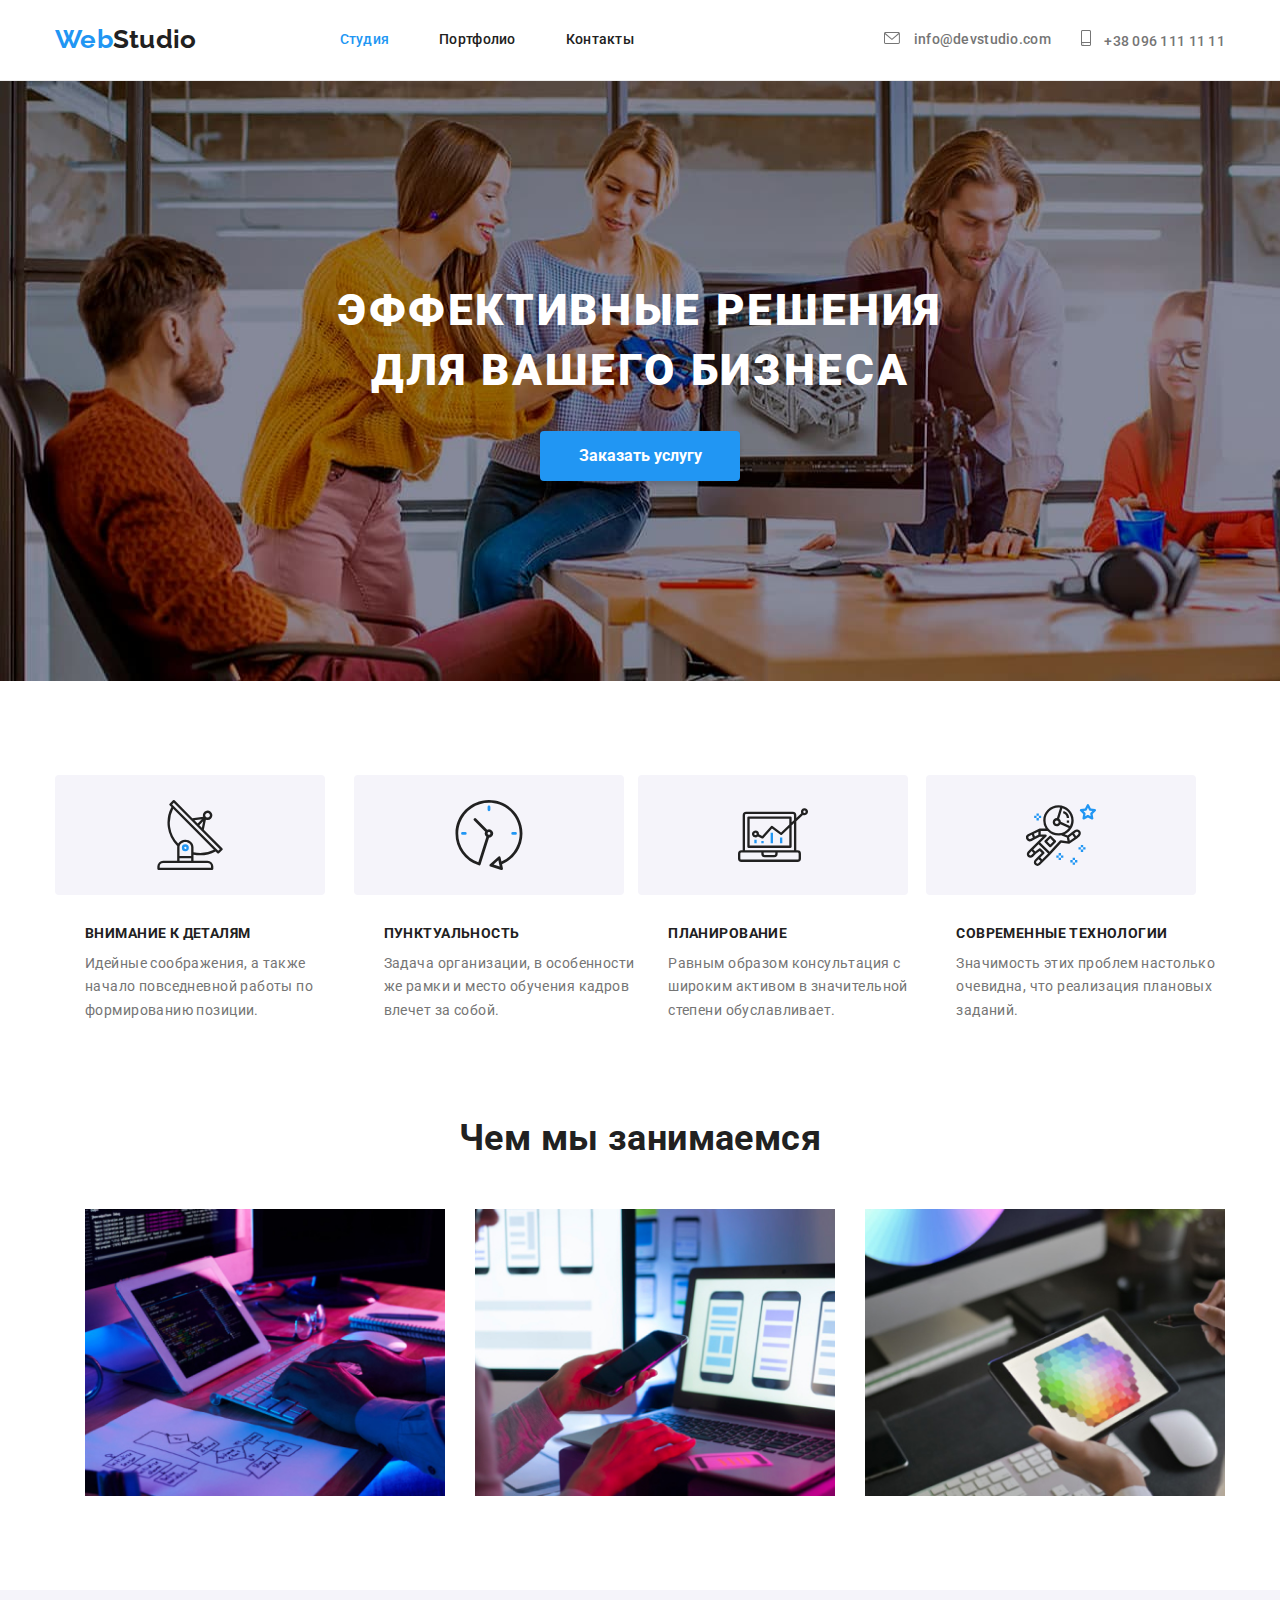
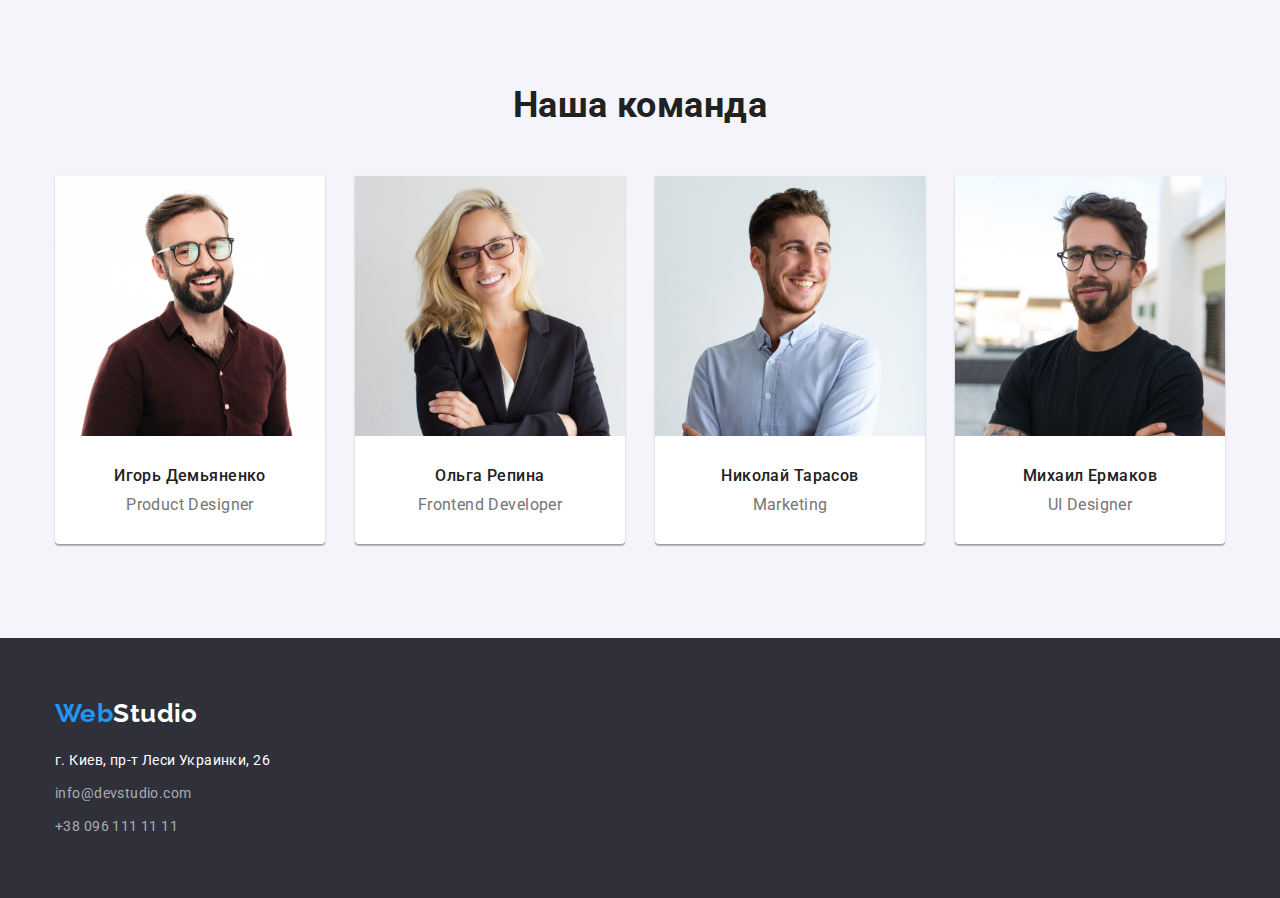
==== index.html @ d6261f6b "4 ДЗ. Start" ====
<!DOCTYPE html>
<html lang="ru">
<head>
    <meta charset="UTF-8">
    <meta http-equiv="X-UA-Compatible" content="IE=edge">
    <meta name="viewport" content="width=device-width, initial-scale=1.0">
    <title>Document</title>
    <link rel="preconnect" href="https://fonts.googleapis.com">
    <link rel="preconnect" href="https://fonts.gstatic.com" crossorigin>
    <link href="https://fonts.googleapis.com/css2?family=Raleway:wght@700&family=Roboto:wght@400;500;700;900&display=swap"
        rel="stylesheet">
        <link rel="stylesheet" href="https://cdnjs.cloudflare.com/ajax/libs/modern-normalize/1.1.0/modern-normalize.min.css">
        <link rel="stylesheet" href="./CSS/styles.css">
    
</head>

<body class="body">
    <header class="header">
        <div class="container">
    <nav class="header-nav-link">
            <a class="header-logo" href="">Web<span class="logo-second">Studio</span></a>
            <ul class="header-list">
                <li class="header-item"><a href="./index.html" class="header-link current">Студия</a>
                <li class="header-item"><a href="./portfolio.html" class="header-link">Портфолио</a></li>
                <li class="header-item"><a href="" class="header-link">Контакты</a></li>
            </ul>
    </nav>

        <ul class="header-list">
            <li class="icon-list">
                <a href=""><svg class="mail-icon">
                    <use href="./images/icons.svg/symbol-defs.svg#icon-envelope"></use>
                </svg></a>
                <a href="mailto:info@devstudio.com" class="header-tel">info@devstudio.com</a>
            <li class="icon-list">
                <svg class="tel-icon">
                    <use href="./images/icons.svg/symbol-defs.svg#icon-smartphone"></use>
                </svg>
                <a href="tel:+380961111111" class="header-tel">+38 096 111 11 11</a></li>
        </ul>
        </div>
    </header>
    
    
    <main>
            <section class="hero section">
            <div class="container">
                <h1 class="hero-title">Эффективные решения для вашего бизнеса</h1>
                <button  type="button" class="hero-button">Заказать услугу</button>
            </div>
            </section>
        
        
        <section class="about section">
            <div class="container">
            <h2 class="about-title visually-hidden">Нашы преимущества</h2>
            <ul class="abaut-list">
                <li class="about-item">
                    <div class="icons">
                        <svg class="antena-icon">
                            <use href="./images/icons.svg/symbol-defs.svg#icon-antenna-1"></use>
                        </svg>
                    </div>
                    <h3 class="about-title-next">Внимание к деталям</h3>
                    <p class="about-text">Идейные соображения, а также начало повседневной работы по формированию позиции.</p>
                </li>
        
                <li class="about-item">
                    <div class="icons">
                        <svg class="about-icon">
                            <use href="./images/icons.svg/symbol-defs.svg#icon-clock"></use>
                        </svg>
                    </div>
                    <h3 class="about-title-next">Пунктуальность</h3>
                    <p class="about-text">Задача организации, в особенности же рамки и место обучения кадров влечет за собой.</p>
                </li>
        
                <li class="about-item">
                    <div class="icons">
                        <svg class="about-icon">
                            <use href="./images/icons.svg/symbol-defs1.svg#icon-diagram-1"></use>
                        </svg>
                    </div>
                    <h3 class="about-title-next">Планирование</h3>
                    <p class="about-text">Равным образом консультация с широким активом в значительной степени обуславливает.</p>
                </li>
        
                <li class="about-item">
                    <div class="icons">
                        <svg class="about-icon">
                            <use href="./images/icons.svg/symbol-defs1.svg#icon-astronaut-1"></use>
                        </svg>
                    </div>
                    <h3 class="about-title-next">Современные технологии</h3>
                    <p class="about-text">Значимость этих проблем настолько очевидна, что реализация плановых заданий.</p>
                </li>
            </ul>
            </div>
        </section>
        
        <section class="future section">
            <div class="container">
            <h2 class="future-title">Чем мы занимаемся</h2>
            <ul class="future-list">
                <li class="future-item">
                    <img src="./images/img1.jpg" alt="рис_1" width="370">
                </li>
                <li class="future-item">
                    <img src="./images/img2.jpg" alt="рис_2" width="370">
                </li>
                <li class="future-item">
                    <img src="./images/img3.jpg" alt="рис_3" width="370">
                </li>
            </ul>
            </div>
        </section>
        
        <section class="comand section">
            <div class="container">
            <h2 class="comand-title">Наша команда</h2>
            <ul class="comand-list">
                <li class="comand-item">
                <img src="./images/img4.jpg" alt="команда" width="270">
                <h3 class="comand-title-next">Игорь Демьяненко</h3>
                <p class="comand-text" lang="en">Product Designer</p>
                </li>
            
                <li class="comand-item">
                <img src="./images/img5.jpg" alt="команда" width="270">
                <h3 class="comand-title-next">Ольга Репина</h3>
                <p class="comand-text" lang="en">Frontend Developer</p>
                </li>
            
                <li class="comand-item">
                <img src="./images/img6.jpg" alt="команда" width="270">
                <h3 class="comand-title-next">Николай Тарасов</h3>
                <p class="comand-text" lang="en">Marketing</p>
                </li>
            
                <li class="comand-item">
                <img src="./images/img7.jpg" alt="команда" width="270">
                <h3 class="comand-title-next">Михаил Ермаков</h3>
                <p class="comand-text" lang="en">UI Designer</p>
                </li>
            </ul>
            </div>
        </section>
    </main>

    <footer class="footer">
        <div class="container">
        <a class="footer-logo" href="">Web<span class="logo-studia">Studio</span></a>
        <address class="address">
            <ul class="footer-list">
                <li class="footer-item"><a href="https://goo.gl/maps/j93fLEUZZpS2GddB9" class="link-address">г. Киев, пр-т Леси Украинки, 26</a></li>
                <li class="footer-item"><a href="mailto:info@devstudio.com" class="footer-link">
                    info@devstudio.com</a></li>
                <li class="footer-item"><a href="tel:+380961111111" class="footer-link">
                    +38 096 111 11 11</a></li>
            </ul>
        </address>
        </div>
    </footer>
</body>
</html>
---- CSS/styles.css ----
:root {
--portfolio-button: #212121;
--background-color-comand: #F5F4FA;
--background-heder: #FFFFFF;
--logo: #2196F3;
--logo-second: #212121;
--header-nav-link: #2196F3;
--header-item: #212121;
--header-link: #212121;
--header-tel: #757575;
--hero-background-color: #2F303A;
--hero-title: #FFFFFF;
--background-future-work-about-portfolio: #E5E5E5;
--footer-backgr: #2F303A;
--footer-logo-studia: #FFFFFF;
--footer-link: rgba(255, 255, 255, 0.6);
--address: #FFFFFF;
--current: #2196F3;
--primary-text-color: #212121;
--secondary-text-color: #757575;
--button-begr-color: #2196F3;

}


.body {
    font-family: 'Roboto', sans-serif;
    font-size: 14px;
    letter-spacing: 0.03em;
    
    
} 

p,
ul,
h1,
h2,
h3,
h4,
h5,
h6 {
    margin-top: 0;
    margin-bottom: 0;
}

ul {
    list-style: none;
    margin: 0;
    padding: 0;
}

img {
    display: block;
    max-width: 100%;
    height: auto;
}

.section {
    padding-top: 94px;
    padding-bottom: 94px;
}

.container {
    width: 1200px;
    margin: 0 auto;
    padding-left: 15px;
    padding-right: 15px;
    /* outline: 3px solid red; */
}

/* ------------------------------Heder------------------------------ */
.header {
    border-bottom: 1px solid #ECECEC;
}

.header-logo {
    padding-top: 24px;
    padding-bottom: 25px;
    margin-right: 93px;
    
    text-decoration: none;
    font-family: 'Raleway', sans-serif;
    font-weight: 700;
    font-size: 26px;
    line-height: 1.19;
    
    color: var(--logo)
}

.logo-second {
    color: var(--logo-second)
}

.header-nav-link {
    
    display: flex;
    
    font-weight: 500;
    font-size: 14px;
    line-height: 1.14;
    letter-spacing: 0.02em;
    color: var(--header-nav-link)
}
    
 
.header .container {
    display: flex;
    
}
.header-list {
    
    display: flex;
    align-items: center;
    
    margin-left: auto;
    list-style-type: none;
}

.header-item {
    margin-left: 50px;
    list-style: none;
    font-weight: 500;
    font-size: 14px;
    line-height: 1.14;
    letter-spacing: 0.02em;

    color: var(--header-item)
}
.icon-list {
    
}
.mail-icon {
    width: 16px;
    height: 12px;
}
.mail-icon:hover {
    fill: #2196F3;
}
.tel-icon {
    margin-left: 30px;
    width: 10px;
    height: 16px;
}

.header-link {
    padding: 32px 0;
    align-items: center;
    
    text-decoration: none;
    font-weight: 500;
    font-size: 14px;
    line-height: 1.14;
    letter-spacing: 0.02em;

    color: var(--header-link) 
}

.current {
    color: var(--current)
}

.header-link:hover, 
.header-link:focus, 
.header-tel:hover,
.header-tel:focus {
    color: #2196F3;
}

.header-tel {
    padding: 32px 0;
    margin-left: 10px;

    text-decoration: none;
    list-style: none;
    font-weight: 500;
    font-size: 14px;
    line-height: 1.14;
    letter-spacing: 0.02em;
    
    color: var(--header-tel)
}

/* ------------------------------Hero------------------------------ */
.hero {

    text-align: center;
    padding-top: 200px;
    padding-bottom: 200px;
    background: var(--hero-background-color);
    background-image: url(../images/Hero\ back\ \(New\).jpg);
    
}


.hero-title {
    width: 696px;
    margin-top: 0;
    margin-right: auto;
    margin-left: auto;
    margin-bottom: 30px;
    
    font-weight: 900;
    font-size: 44px;
    line-height: 1.36;
    letter-spacing: 0.06em;
    text-transform: uppercase;
    
    color: var(--hero-title)
}

.hero-button {
    padding: 10px 32px;
    min-width: 200px;
    height: 50px;
    border: transparent;
    display: inline-block;
    
    cursor: pointer;
    font-family: inherit;
    font-weight: 700;
    font-size: 16px;
    line-height: 1.87;
    
    color: #FFFFFF;
    background: #2196F3;
    box-shadow: 0px 4px 4px rgba(0, 0, 0, 0.15);
    border-radius: 4px
    
}

/* ------------------------------Portfolio------------------------------ */


.portfolio-list {
    margin-bottom: 50px;
    justify-content: center;
    display: flex;
   
    list-style: none;
}

.portfolio-button {
    display: flex;
    
    justify-content: center;
    margin-right: 8px;
    padding: 6px 22px;
    
    cursor: pointer;
    font-family: inherit;
    font-weight: 500;
    font-size: 16px;
    line-height: 1.62;
    text-align: center;
    border-radius: 4px;
    border: 1px solid var(--button-begr-color);
    border: transparent;
    
    color: var(--portfolio-button)
}

.portfolio-button:hover, 
.portfolio-button:focus {
    background: #2196F3;
    color: #FFFFFF;
}

/* ------------------------------About------------------------------ */

.about-title {
    
}
.visually-hidden {
    position: absolute;
    width: 1px;
    height: 1px;
    margin: -1px;
    border: 0;
    padding: 0;
    white-space: nowrap;
    clip-path: inset(100%);
    clip: rect(0 0 0 0);
    overflow: hidden;
}
.abaut-list {
    margin: 0;
    display: flex;
    list-style: none;
}

.icons {
    margin-bottom: 30px;
    width: 270px;
    height: 120px;
    padding: 25px 100px;
    justify-content: center;
    display: flex;
    background: #F5F4FA;
    border-radius: 4px;
}
.about-icon {
    width: 70px;
    height: 70px;
}
.about-title-next {
    display: inline-block;
    margin-bottom: 10px;
    margin-left: 30px;
    
    font-weight: 700;
    font-size: 14px;
    line-height: 1.14;
    text-transform: uppercase;
    color: var(--primary-text-color)
}

.about-text {
    display: inline-block;
    margin-left: 30px;
    margin: bottom 10px;
   
    font-size: 14px;
    line-height: 1.71;
    color: var(--secondary-text-color)
}

/* ------------------------------Comand------------------------------ */
.comand {
    background: var(--background-color-comand)
}

.comand-title {
    margin-bottom: 50px;
    
    font-weight: 700;
    font-size: 36px;
    line-height: 1.17;
    text-align: center;
    color: var(--primary-text-color)
}

.comand-list {
    display: flex;
    margin-left: -30px;
    margin-top: -50px;

    
}

.comand-item {
    flex-basis: calc((100% - 30px) / 4);
    margin-left: 30px;
    margin-top: 50px;
    box-shadow: 0px 1px 3px rgba(0, 0, 0, 0.12), 0px 1px 1px rgba(0, 0, 0, 0.14), 0px 2px 1px rgba(0, 0, 0, 0.2);
    border-radius: 0px 0px 4px 4px;
    background-color: var(--background-heder);
}


.comand-title-next {
    margin-top: 30px;
    margin-bottom: 10px;

    font-weight: 500;
    font-size: 16px;
    line-height: 1.19;
    text-align: center;
    
    color: var(--primary-text-color) 
}
 
.comand-text {
    margin-bottom: 30px;
    
    font-size: 16px;
    line-height: 1.19;
    text-align: center;
    
    color: var(--secondary-text-color)
}
    
    

/* ------------------------------Work------------------------------ */

.work-item {
    flex-basis: calc(100% / 3 - 30px);
    margin-left: 30px;
    margin-top: 30px;
}

.work-list {
    display: flex;
    flex-wrap: wrap;
    margin-left: -30px;
    margin-top: -30px;
    
    list-style: none;
}


.work-title {
    margin-bottom: 4px;
    
    text-decoration: none;
    font-weight: 700;
    font-size: 18px;
    line-height: 2.00;
    letter-spacing: 0.06em;
    
    color: var(--primary-text-color)
}

.text-card {
    padding: 20px 24px;
    border-right: 1px solid #EEEEEE;
    border-left: 1px solid #EEEEEE;
    border-bottom: 1px solid #EEEEEE;
}

.work-text {
    

    font-size: 16px;
    line-height: 1.87;
    color: var(--secondary-text-color)
}

.work-link {
    text-decoration: none;
}


/* ------------------------------Future------------------------------ */
.future {
    padding-top: 0;
}

.future-title {
    margin-bottom: 50px;
    
    font-weight: 700;
    font-size: 36px;
    line-height: 1.17;
    text-align: center;
    
    color: var(--primary-text-color)
}

.future-list {
    display: flex;
    justify-content: space-between;
    
    list-style-type: none;
}

.future-item {
   margin-left: 30px;
}



/* ------------------------------Footer------------------------------ */
.footer {
    padding: 60px 0px;
    background: var(--footer-backgr)
}

.footer-logo {
    display: inline-block;
    margin-bottom: 20px;
    
    font-family: 'Raleway',sans-serif;
    text-decoration: none;
    font-weight: 700;
    font-size: 26px;
    line-height: 1.19;
    
    color: var(--logo)
}

.logo-studia {
    color: var(--footer-logo-studia) 
}

.address {
    font-family: 'Roboto';
    font-style: normal;
    font-weight: 400;
    font-size: 14px;
    line-height: 1.71;
    
    color: var(--address)
}


.footer-list {
    margin: 0;
    padding: 0;
    
    list-style: none;
}

.link-address{
    text-decoration: none;
    color: var(--address)
}

.footer-item:not(:last-child) {
    margin-bottom: 9px;
}
.footer-item {
    font-size: 14px;
    line-height: 1.71;
    
    color: var(--address)
}

.footer-link {
    text-decoration: none;
    color: var(--footer-link)
}

.footer-link:hover, 
.footer-link:focus, 
.link-address:hover, 
.link-address:focus {
    color: #2196F3;
}
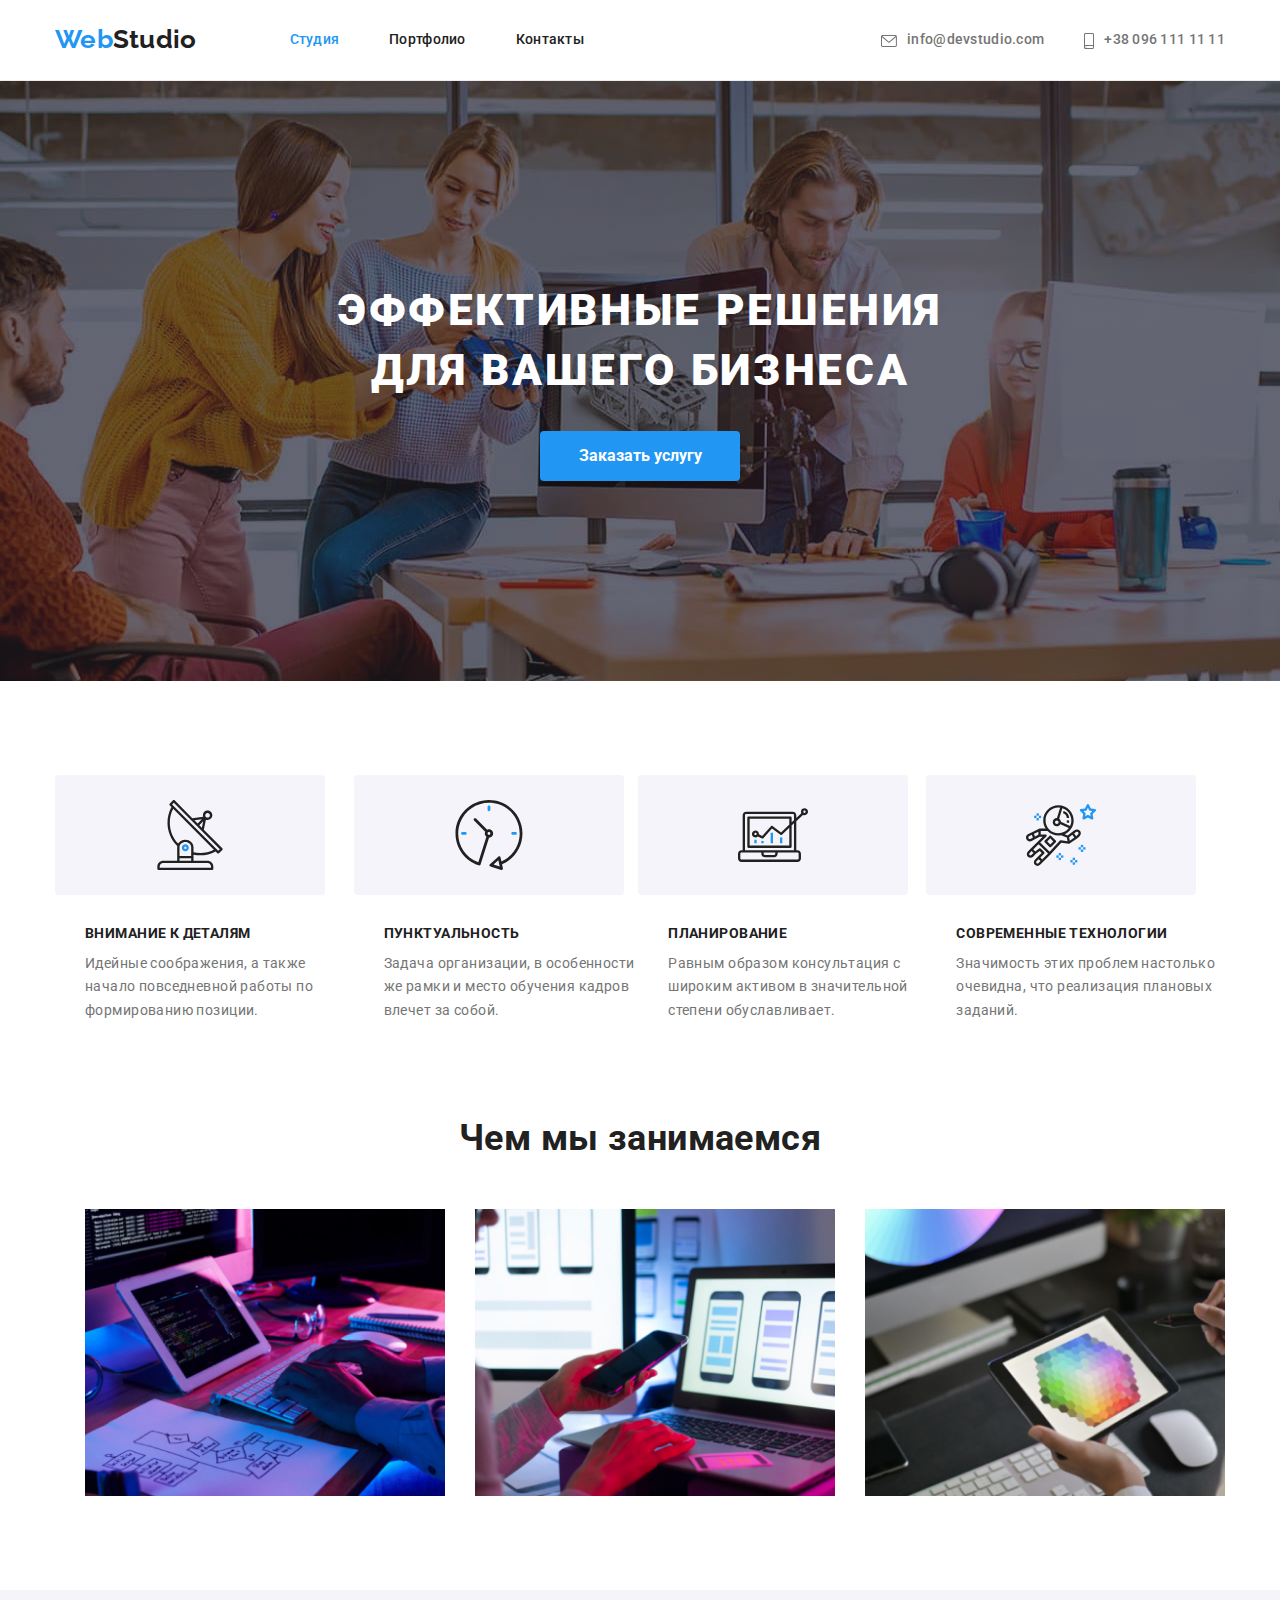
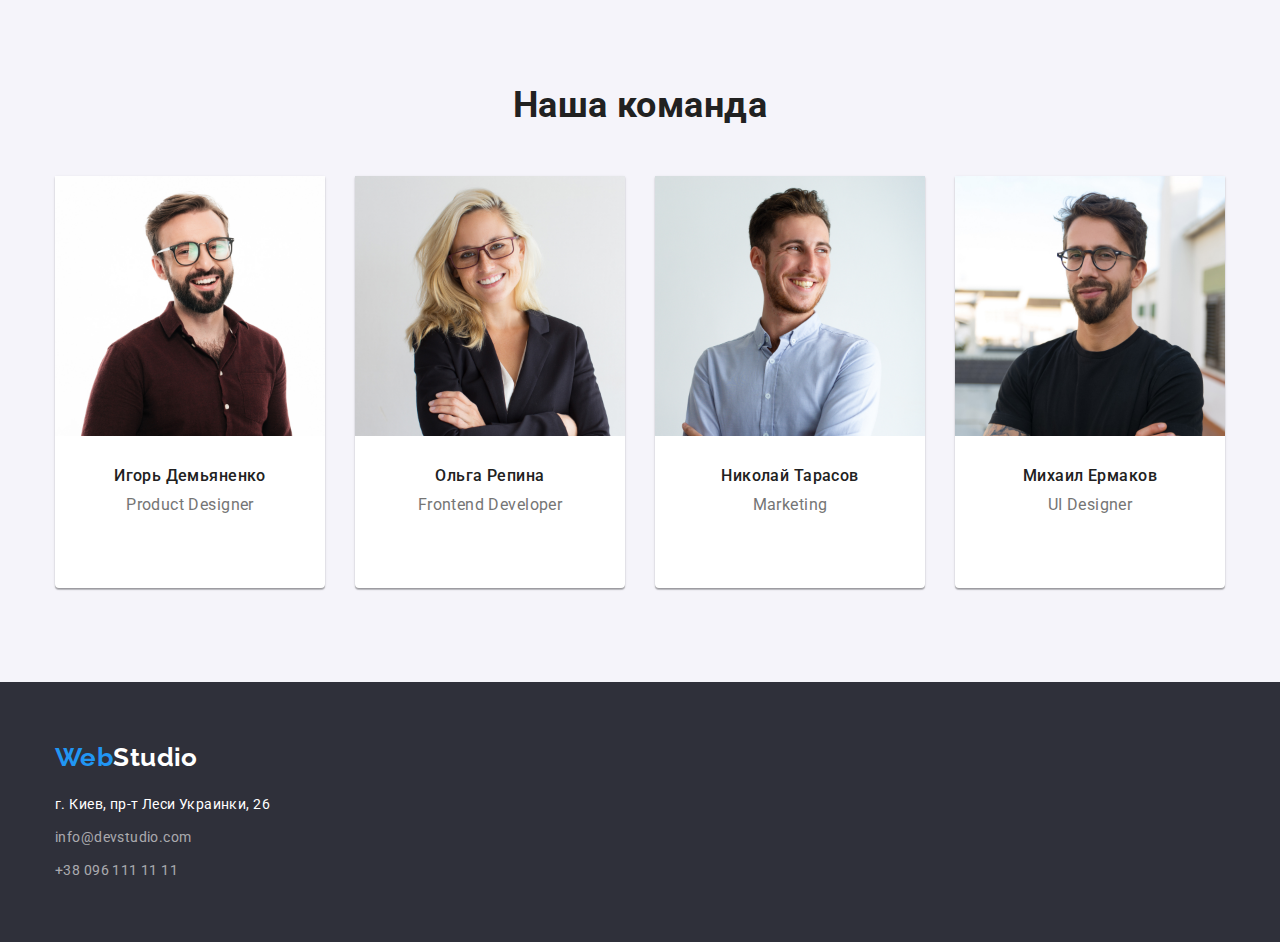
==== commit a98d5524: "Іконки соцмереж + новий спрайт" ====
--- a/index.html
+++ b/index.html
@@ -28,15 +28,18 @@
 
         <ul class="header-list">
             <li class="icon-list">
-                <a href=""><svg class="mail-icon">
-                    <use href="./images/icons.svg/symbol-defs.svg#icon-envelope"></use>
-                </svg></a>
-                <a href="mailto:info@devstudio.com" class="header-tel">info@devstudio.com</a>
+                
+                <a class="header-tel" href="mailto:info@devstudio.com"> 
+                <svg class="header-icon" width="16" height="12">
+                    <use href="./images/icons.svg/symbol-defs.svg#icon-envelope-hover"></use>
+                </svg>info@devstudio.com</a></li>
+            
             <li class="icon-list">
-                <svg class="tel-icon">
+                
+                <a class="header-tel" href="tel:+380961111111"> 
+                <svg class="header-icon" width="10" height="16">
                     <use href="./images/icons.svg/symbol-defs.svg#icon-smartphone"></use>
-                </svg>
-                <a href="tel:+380961111111" class="header-tel">+38 096 111 11 11</a></li>
+                </svg>+38 096 111 11 11</a></li>
         </ul>
         </div>
     </header>
@@ -55,16 +58,17 @@
             <div class="container">
             <h2 class="about-title visually-hidden">Нашы преимущества</h2>
             <ul class="abaut-list">
+                
                 <li class="about-item">
                     <div class="icons">
-                        <svg class="antena-icon">
-                            <use href="./images/icons.svg/symbol-defs.svg#icon-antenna-1"></use>
+                        <svg class="about-icon">
+                            <use href="./images/icons.svg/symbol-defs.svg#icon-antenna"></use>
                         </svg>
                     </div>
                     <h3 class="about-title-next">Внимание к деталям</h3>
                     <p class="about-text">Идейные соображения, а также начало повседневной работы по формированию позиции.</p>
                 </li>
-        
+                
                 <li class="about-item">
                     <div class="icons">
                         <svg class="about-icon">
@@ -78,7 +82,7 @@
                 <li class="about-item">
                     <div class="icons">
                         <svg class="about-icon">
-                            <use href="./images/icons.svg/symbol-defs1.svg#icon-diagram-1"></use>
+                            <use href="./images/icons.svg/symbol-defs.svg#icon-diagram"></use>
                         </svg>
                     </div>
                     <h3 class="about-title-next">Планирование</h3>
@@ -88,7 +92,7 @@
                 <li class="about-item">
                     <div class="icons">
                         <svg class="about-icon">
-                            <use href="./images/icons.svg/symbol-defs1.svg#icon-astronaut-1"></use>
+                            <use href="./images/icons.svg/symbol-defs.svg#icon-astronaut"></use>
                         </svg>
                     </div>
                     <h3 class="about-title-next">Современные технологии</h3>
@@ -129,6 +133,16 @@
                 <img src="./images/img5.jpg" alt="команда" width="270">
                 <h3 class="comand-title-next">Ольга Репина</h3>
                 <p class="comand-text" lang="en">Frontend Developer</p>
+                <ul class="comand-soc-list">
+                    <li class="comand-soc-item"><a class="comand-soc-link" href="">
+                        <svg class="comand-soc-icon" width="20" height="20">
+                            <use href="./images/icons.svg/symbol-defs.svg#icon-instagram"></use>
+                        </svg>
+                    </a></li>
+                    <li class="comand-soc-item"><a class="comand-soc-link" href=""></a></li>
+                    <li class="comand-soc-item"><a class="comand-soc-link" href=""></a></li>
+                    <li class="comand-soc-item"><a class="comand-soc-link" href=""></a></li>
+                </ul>
                 </li>
             
                 <li class="comand-item">
--- a/CSS/styles.css
+++ b/CSS/styles.css
@@ -92,7 +92,6 @@
 }
 
 .header-nav-link {
-    
     display: flex;
     
     font-weight: 500;
@@ -116,8 +115,11 @@
     list-style-type: none;
 }
 
-.header-item {
+.header-item:not(:first-child) {
     margin-left: 50px;
+}
+
+    .header-item {
     list-style: none;
     font-weight: 500;
     font-size: 14px;
@@ -126,21 +128,20 @@
 
     color: var(--header-item)
 }
-.icon-list {
-    
-}
-.mail-icon {
-    width: 16px;
-    height: 12px;
-}
-.mail-icon:hover {
-    fill: #2196F3;
-}
-.tel-icon {
+
+.header-icon {
     margin-left: 30px;
-    width: 10px;
-    height: 16px;
-}
+    align-items: center;
+    vertical-align: middle;
+    margin-right: 10px;
+    fill: currentColor;
+    
+}
+.header-icon:hover
+.header-icon:focus {
+    fill:#2196F3;
+}
+
 
 .header-link {
     padding: 32px 0;
@@ -187,7 +188,14 @@
     padding-top: 200px;
     padding-bottom: 200px;
     background: var(--hero-background-color);
-    background-image: url(../images/Hero\ back\ \(New\).jpg);
+    background-image: linear-gradient( 
+        rgba(47, 48, 58, 0.4), 
+        rgba(47, 48, 58, 0.4)),
+        url(../images/Hero\ back\ \(New\).jpg);
+    background-repeat: no-repeat;
+    background-position: center;
+    background-size: cover;
+    
     
 }
 
@@ -342,7 +350,7 @@
 .comand-list {
     display: flex;
     margin-left: -30px;
-    margin-top: -50px;
+    
 
     
 }
@@ -350,7 +358,7 @@
 .comand-item {
     flex-basis: calc((100% - 30px) / 4);
     margin-left: 30px;
-    margin-top: 50px;
+    
     box-shadow: 0px 1px 3px rgba(0, 0, 0, 0.12), 0px 1px 1px rgba(0, 0, 0, 0.14), 0px 2px 1px rgba(0, 0, 0, 0.2);
     border-radius: 0px 0px 4px 4px;
     background-color: var(--background-heder);
@@ -375,8 +383,45 @@
     font-size: 16px;
     line-height: 1.19;
     text-align: center;
-    
     color: var(--secondary-text-color)
+}
+
+.comand-soc-list {
+    display: flex;
+    justify-content: center;
+}
+
+.comand-soc-item {
+    width: 44px;
+    height: 44px;
+    margin-right: 10px;
+}
+.comand-soc-item:last-child {
+    margin-right: 0;
+}
+
+.comand-soc-link {
+    width: 100%;
+    height: 100%;
+    border-radius: 50%;
+    background-color: #FFFFFF;
+    display:flex;
+    align-items: center;
+    justify-content: center;
+    
+}
+
+.comand-soc-link:hover, .comand-soc-link:focus {
+    background-color: #2196F3;
+    fill: #AFB1B8;
+}
+.comand-soc-link:hover .comand-soc-icon,
+.comand-soc-link:focus .comand-soc-icon {
+    fill:#AFB1B8;
+}
+
+.comand-soc-icon {
+    fill: #FFFFFF;
 }
     
     
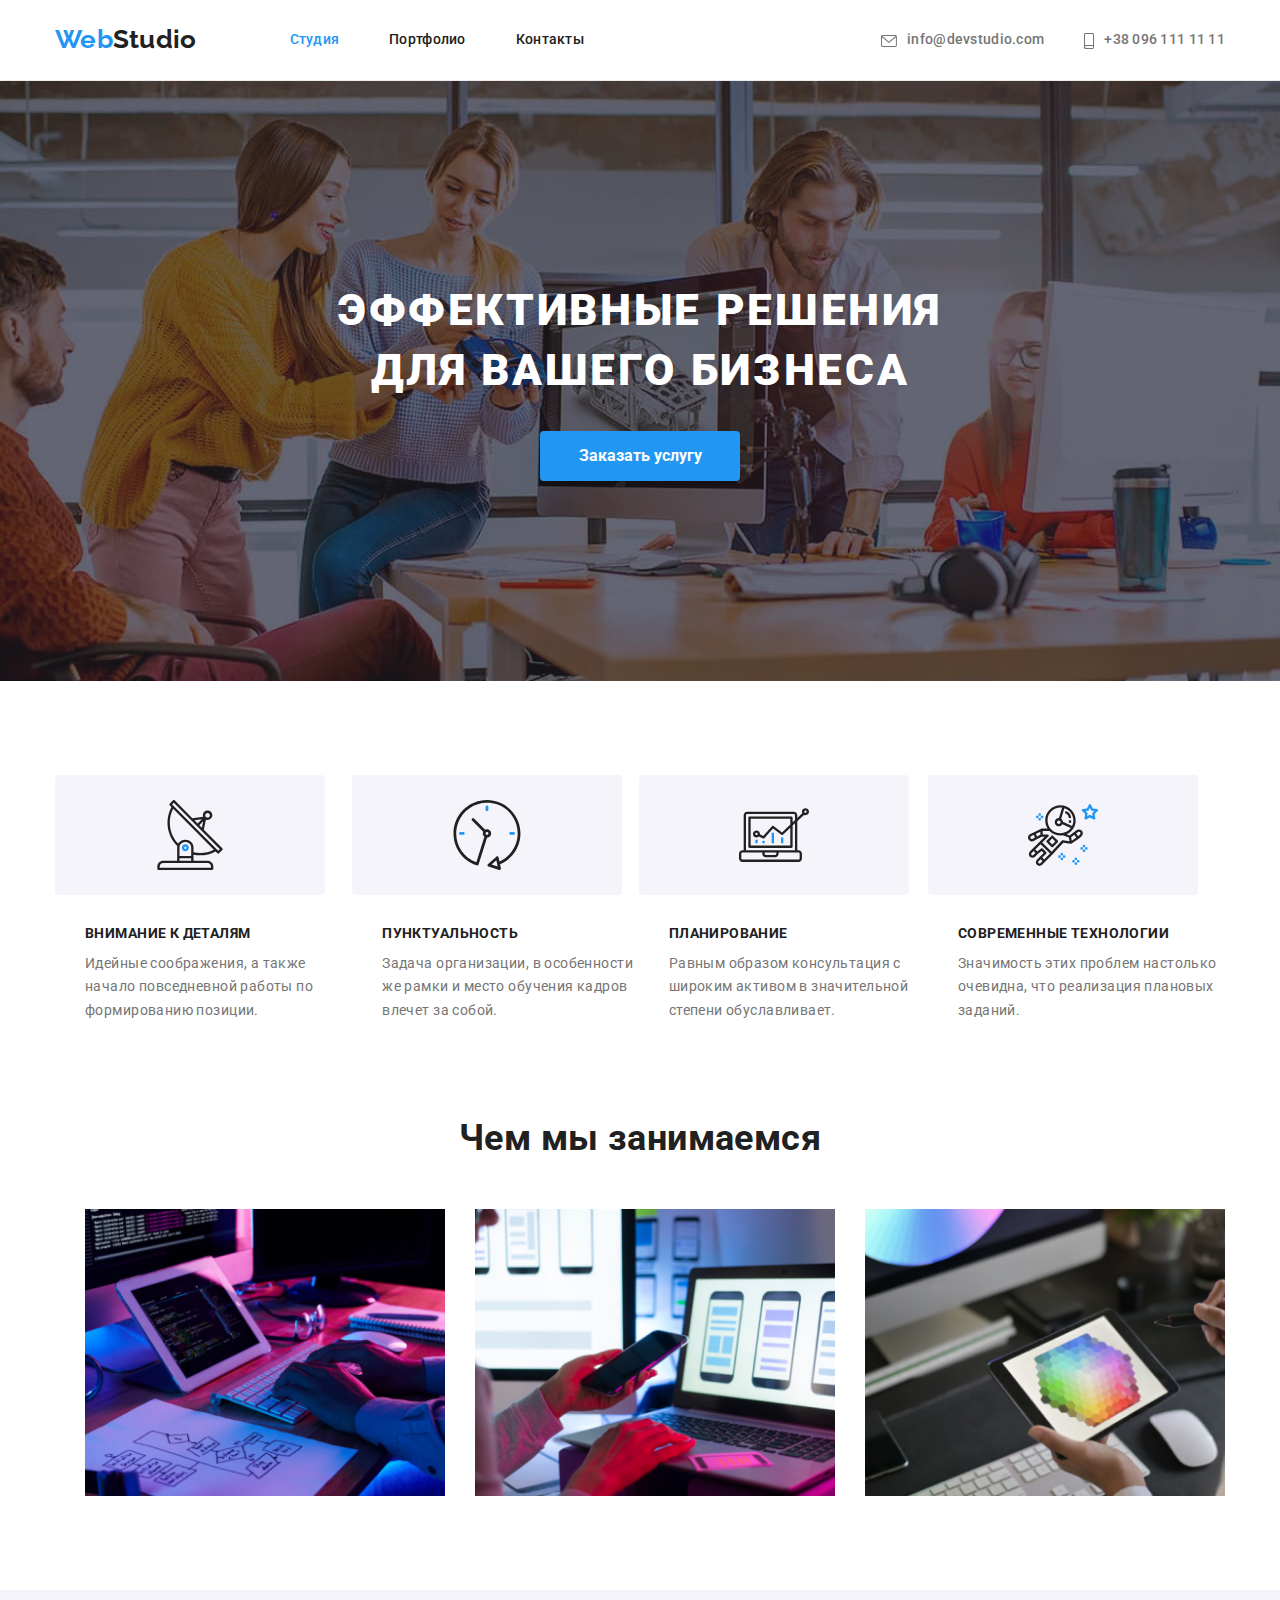
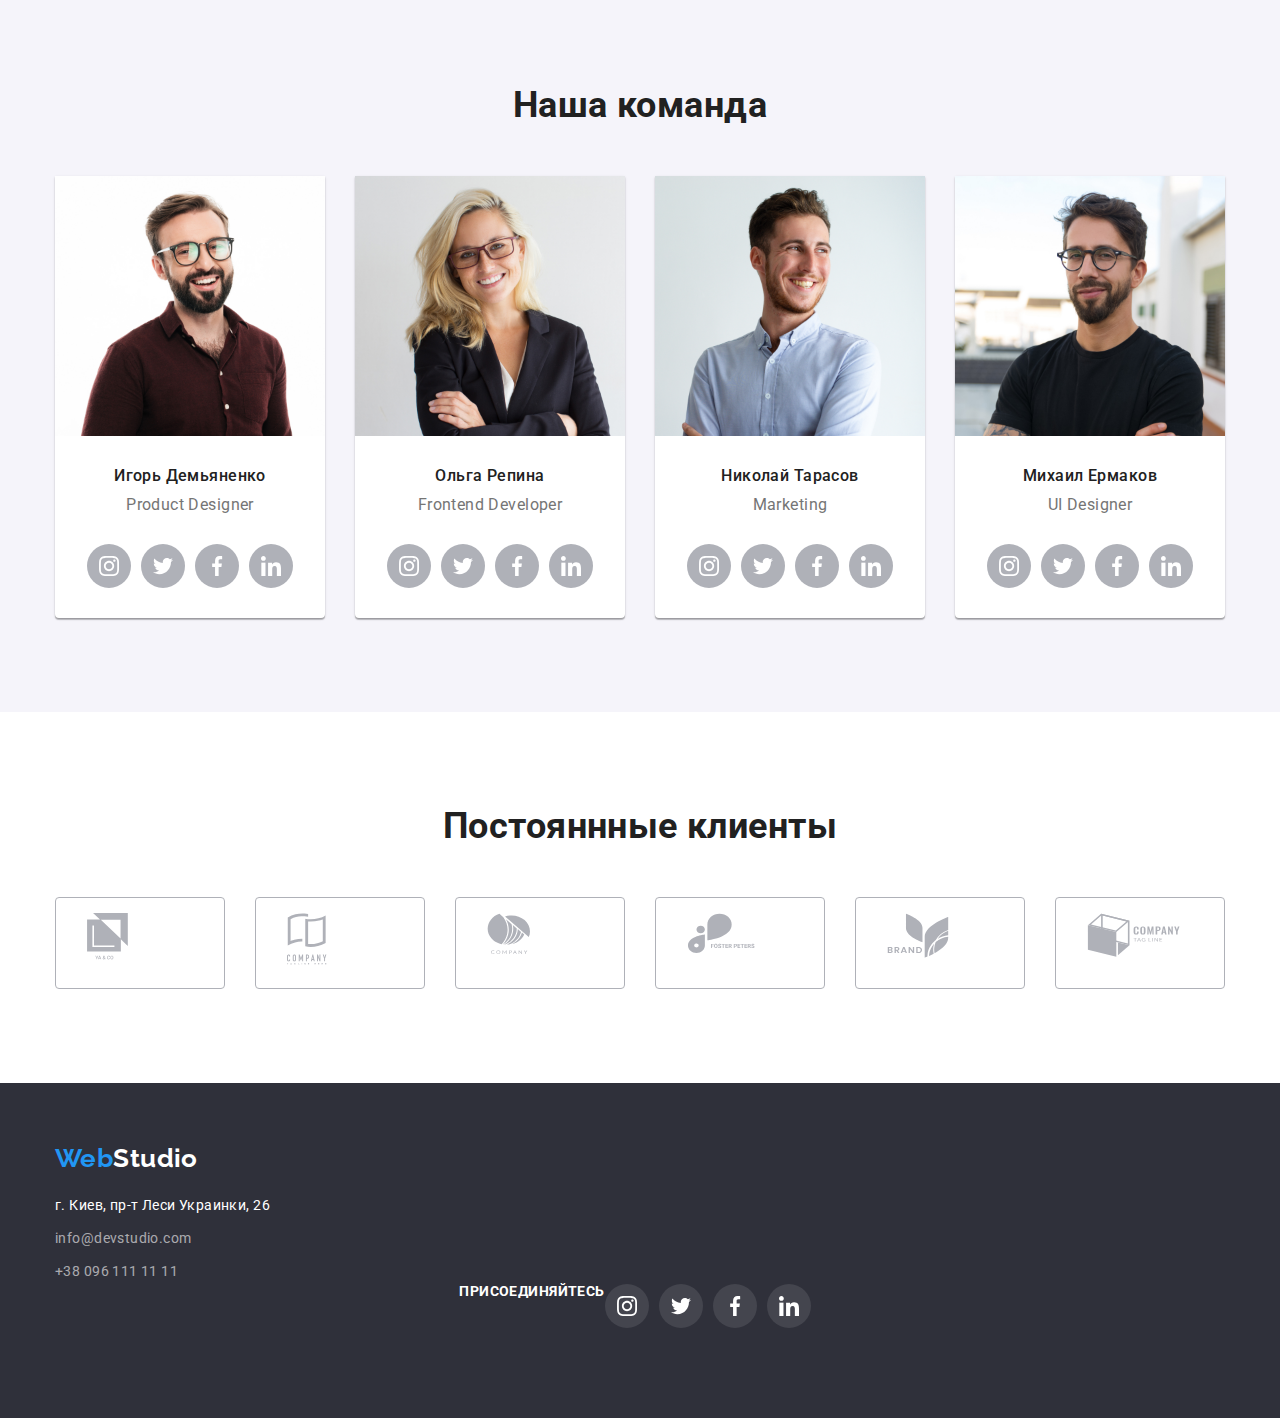
==== commit 3fe96a3e: "Секція Clients, foot-join" ====
--- a/index.html
+++ b/index.html
@@ -127,6 +127,28 @@
                 <img src="./images/img4.jpg" alt="команда" width="270">
                 <h3 class="comand-title-next">Игорь Демьяненко</h3>
                 <p class="comand-text" lang="en">Product Designer</p>
+                <ul class="comand-soc-list">
+                    <li class="comand-soc-item"><a class="comand-soc-link" href="">
+                            <svg class="comand-soc-icon" width="20" height="20">
+                                <use href="./images/icons.svg/symbol-defs.svg#icon-instagram"></use>
+                            </svg>
+                        </a></li>
+                    <li class="comand-soc-item"><a class="comand-soc-link" href="">
+                            <svg class="comand-soc-icon" width="20" height="20">
+                                <use href="./images/icons.svg/symbol-defs.svg#icon-twitter"></use>
+                            </svg>
+                        </a></li>
+                    <li class="comand-soc-item"><a class="comand-soc-link" href="">
+                            <svg class="comand-soc-icon" width="20" height="20">
+                                <use href="./images/icons.svg/symbol-defs.svg#icon-facebook"></use>
+                            </svg>
+                        </a></li>
+                    <li class="comand-soc-item"><a class="comand-soc-link" href="">
+                            <svg class="comand-soc-icon" width="20" height="20">
+                                <use href="./images/icons.svg/symbol-defs.svg#icon-linkedin"></use>
+                            </svg>
+                        </a></li>
+                </ul>
                 </li>
             
                 <li class="comand-item">
@@ -139,9 +161,21 @@
                             <use href="./images/icons.svg/symbol-defs.svg#icon-instagram"></use>
                         </svg>
                     </a></li>
-                    <li class="comand-soc-item"><a class="comand-soc-link" href=""></a></li>
-                    <li class="comand-soc-item"><a class="comand-soc-link" href=""></a></li>
-                    <li class="comand-soc-item"><a class="comand-soc-link" href=""></a></li>
+                    <li class="comand-soc-item"><a class="comand-soc-link" href="">
+                        <svg class="comand-soc-icon" width="20" height="20">
+                            <use href="./images/icons.svg/symbol-defs.svg#icon-twitter"></use>
+                        </svg>
+                    </a></li>
+                    <li class="comand-soc-item"><a class="comand-soc-link" href="">
+                        <svg class="comand-soc-icon" width="20" height="20">
+                            <use href="./images/icons.svg/symbol-defs.svg#icon-facebook"></use>
+                        </svg>
+                    </a></li>
+                    <li class="comand-soc-item"><a class="comand-soc-link" href="">
+                        <svg class="comand-soc-icon" width="20" height="20">
+                            <use href="./images/icons.svg/symbol-defs.svg#icon-linkedin"></use>
+                        </svg>
+                    </a></li>
                 </ul>
                 </li>
             
@@ -149,20 +183,115 @@
                 <img src="./images/img6.jpg" alt="команда" width="270">
                 <h3 class="comand-title-next">Николай Тарасов</h3>
                 <p class="comand-text" lang="en">Marketing</p>
+                <ul class="comand-soc-list">
+                    <li class="comand-soc-item"><a class="comand-soc-link" href="">
+                            <svg class="comand-soc-icon" width="20" height="20">
+                                <use href="./images/icons.svg/symbol-defs.svg#icon-instagram"></use>
+                            </svg>
+                        </a></li>
+                    <li class="comand-soc-item"><a class="comand-soc-link" href="">
+                            <svg class="comand-soc-icon" width="20" height="20">
+                                <use href="./images/icons.svg/symbol-defs.svg#icon-twitter"></use>
+                            </svg>
+                        </a></li>
+                    <li class="comand-soc-item"><a class="comand-soc-link" href="">
+                            <svg class="comand-soc-icon" width="20" height="20">
+                                <use href="./images/icons.svg/symbol-defs.svg#icon-facebook"></use>
+                            </svg>
+                        </a></li>
+                    <li class="comand-soc-item"><a class="comand-soc-link" href="">
+                            <svg class="comand-soc-icon" width="20" height="20">
+                                <use href="./images/icons.svg/symbol-defs.svg#icon-linkedin"></use>
+                            </svg>
+                        </a></li>
+                </ul>
                 </li>
             
                 <li class="comand-item">
                 <img src="./images/img7.jpg" alt="команда" width="270">
                 <h3 class="comand-title-next">Михаил Ермаков</h3>
                 <p class="comand-text" lang="en">UI Designer</p>
-                </li>
-            </ul>
+                <ul class="comand-soc-list">
+                    <li class="comand-soc-item"><a class="comand-soc-link" href="">
+                            <svg class="comand-soc-icon" width="20" height="20">
+                                <use href="./images/icons.svg/symbol-defs.svg#icon-instagram"></use>
+                            </svg>
+                        </a></li>
+                    <li class="comand-soc-item"><a class="comand-soc-link" href="">
+                            <svg class="comand-soc-icon" width="20" height="20">
+                                <use href="./images/icons.svg/symbol-defs.svg#icon-twitter"></use>
+                            </svg>
+                        </a></li>
+                    <li class="comand-soc-item"><a class="comand-soc-link" href="">
+                            <svg class="comand-soc-icon" width="20" height="20">
+                                <use href="./images/icons.svg/symbol-defs.svg#icon-facebook"></use>
+                            </svg>
+                        </a></li>
+                    <li class="comand-soc-item"><a class="comand-soc-link" href="">
+                            <svg class="comand-soc-icon" width="20" height="20">
+                                <use href="./images/icons.svg/symbol-defs.svg#icon-linkedin"></use>
+                            </svg>
+                        </a></li>
+                </ul>
+                </li>
+            </ul>
+            </div>
+        </section>
+
+        <section class="clients section">
+            <div class="container">
+               <h2 class="title-clients">Постояннные клиенты</h2>
+               <ul class="list-clients">
+                   <li class="list-item">
+                       <a class="clients-link" href="">
+                           <svg class="clients-icon" width="106" height="60">
+                               <use href="./images/icons.svg/symbol-defs.svg#icon-Union" width="41" height="46.7"></use>
+                           </svg>
+                       </a>
+                   </li>
+                   <li class="list-item">
+                       <a class="clients-link" href="">
+                           <svg class="clients-icon" width="106" height="60">
+                               <use href="./images/icons.svg/symbol-defs.svg#icon-Union-1" width="40" height="52"></use>
+                           </svg>
+                       </a>
+                   </li>
+                    <li class="list-item">
+                        <a class="clients-link" href="">
+                            <svg class="clients-icon" width="106" height="60">
+                                <use href="./images/icons.svg/symbol-defs.svg#icon-group" width="43.46" height="41.18"></use>
+                            </svg>
+                        </a>
+                    </li>
+                    <li class="list-item">
+                        <a class="clients-link" href="">
+                            <svg class="clients-icon" width="106" height="60">
+                                <use href="./images/icons.svg/symbol-defs.svg#icon-group-1" width="84.44" height="40.62"></use>
+                            </svg>
+                        </a>
+                    </li>
+                    <li class="list-item">
+                        <a class="clients-link" href="">
+                            <svg class="clients-icon" width="106" height="60">
+                                <use href="./images/icons.svg/symbol-defs.svg#icon-group-2" width="62.54" height="45.43"></use>
+                            </svg>
+                        </a>
+                    </li>
+                <li class="list-item">
+                    <a class="clients-link" href="">
+                        <svg class="clients-icon" width="106" height="60">
+                            <use href="./images/icons.svg/symbol-defs.svg#icon-group-3" width="93.79" height="43.93"></use>
+                        </svg>
+                    </a>
+                </li>
+               </ul>
             </div>
         </section>
     </main>
 
     <footer class="footer">
         <div class="container">
+            <div class="block-addres">
         <a class="footer-logo" href="">Web<span class="logo-studia">Studio</span></a>
         <address class="address">
             <ul class="footer-list">
@@ -173,6 +302,40 @@
                     +38 096 111 11 11</a></li>
             </ul>
         </address>
+            </div>
+        <div class="foot-join">
+            <p class="title-join">Присоединяйтесь</p>
+            <ul class="soc-list">
+                <li class="soc-item">
+                    <a class="soc-link" href="">
+                        <svg class="comand-soc-icon" width="20" height="20">
+                            <use href="./images/icons.svg/symbol-defs.svg#icon-instagram"></use>
+                        </svg>
+                    </a>
+                </li>
+                <li class="soc-item">
+                    <a class="soc-link" href="">
+                        <svg class="comand-soc-icon" width="20" height="20">
+                            <use href="./images/icons.svg/symbol-defs.svg#icon-twitter"></use>
+                        </svg>
+                    </a>
+                </li>
+                <li class="soc-item">
+                    <a class="soc-link" href="">
+                        <svg class="comand-soc-icon" width="20" height="20">
+                            <use href="./images/icons.svg/symbol-defs.svg#icon-facebook"></use>
+                        </svg>
+                    </a>
+                </li>
+                <li class="soc-item">
+                    <a class="soc-link" href="">
+                        <svg class="comand-soc-icon" width="20" height="20">
+                            <use href="./images/icons.svg/symbol-defs.svg#icon-linkedin"></use>
+                        </svg>
+                    </a>
+                </li>
+            </ul>
+        </div>
         </div>
     </footer>
 </body>
--- a/CSS/styles.css
+++ b/CSS/styles.css
@@ -19,6 +19,7 @@
 --primary-text-color: #212121;
 --secondary-text-color: #757575;
 --button-begr-color: #2196F3;
+--clients-primary-color: #AFB1B8;
 
 }
 
@@ -302,7 +303,8 @@
     height: 120px;
     padding: 25px 100px;
     justify-content: center;
-    display: flex;
+    display:inline-flex;
+    align-items: center;
     background: #F5F4FA;
     border-radius: 4px;
 }
@@ -350,9 +352,6 @@
 .comand-list {
     display: flex;
     margin-left: -30px;
-    
-
-    
 }
 
 .comand-item {
@@ -395,6 +394,7 @@
     width: 44px;
     height: 44px;
     margin-right: 10px;
+    margin-bottom: 30px;
 }
 .comand-soc-item:last-child {
     margin-right: 0;
@@ -404,10 +404,11 @@
     width: 100%;
     height: 100%;
     border-radius: 50%;
-    background-color: #FFFFFF;
+    background-color: #AFB1B8;
     display:flex;
     align-items: center;
     justify-content: center;
+    
     
 }
 
@@ -417,13 +418,55 @@
 }
 .comand-soc-link:hover .comand-soc-icon,
 .comand-soc-link:focus .comand-soc-icon {
-    fill:#AFB1B8;
+    /* fill:#AFB1B8; */
 }
 
 .comand-soc-icon {
     fill: #FFFFFF;
 }
-    
+
+
+/* ------------------------------Clients------------------------------ */
+.title-clients {
+    font-weight: 700;
+    font-size: 36px;
+    line-height: 1.16;
+    text-align: center;
+    margin-bottom: 50px;
+    
+    color: var(--primary-text-color)
+}
+
+
+.list-clients {
+    display: flex;
+}
+
+.list-item {
+   margin-right: 30px;
+}
+
+.clients-link {
+    
+    display: inline-flex;
+    align-items: center;
+    justify-content: center;
+    width: 170px;
+    height: 92px;
+    border-radius: 4px;
+    border: 1px solid var(--clients-primary-color);
+}
+
+.clients-link:hover, .clients-icon:focus,
+.clients-icon:hover, .clients-icon:focus {
+    fill: #2196F3;
+    border-color: #2196F3;
+}
+
+.clients-icon {
+    fill: var(--clients-primary-color);
+}
+
     
 
 /* ------------------------------Work------------------------------ */
@@ -571,4 +614,48 @@
 .link-address:hover, 
 .link-address:focus {
     color: #2196F3;
+}
+
+.block-addres {
+    margin-right: 70px;
+}
+
+/* ------------------------------Foot-join------------------------------ */
+
+.foot-join {
+    margin-right: auto;
+    display: flex;
+    justify-content: center;
+}
+
+.title-join {
+    margin-bottom: 20px;
+    font-weight: 700;
+    font-size: 14px;
+    line-height: 1.14;
+    text-transform: uppercase;
+    color: #FFFFFF;
+}
+
+.soc-list {
+    display:inline-flex;
+    margin-bottom: 30px;
+    
+}
+
+.soc-item {
+    width: 44px;
+    height: 44px;
+    margin-right: 10px;
+}
+
+.soc-link {
+    width: 100%;
+    height: 100%;
+    border-radius: 50%;
+    display: flex;
+    align-items: center;
+    justify-content: center;
+    background: rgba(255, 255, 255, 0.1);
+    fill: #FFFFFF;
 }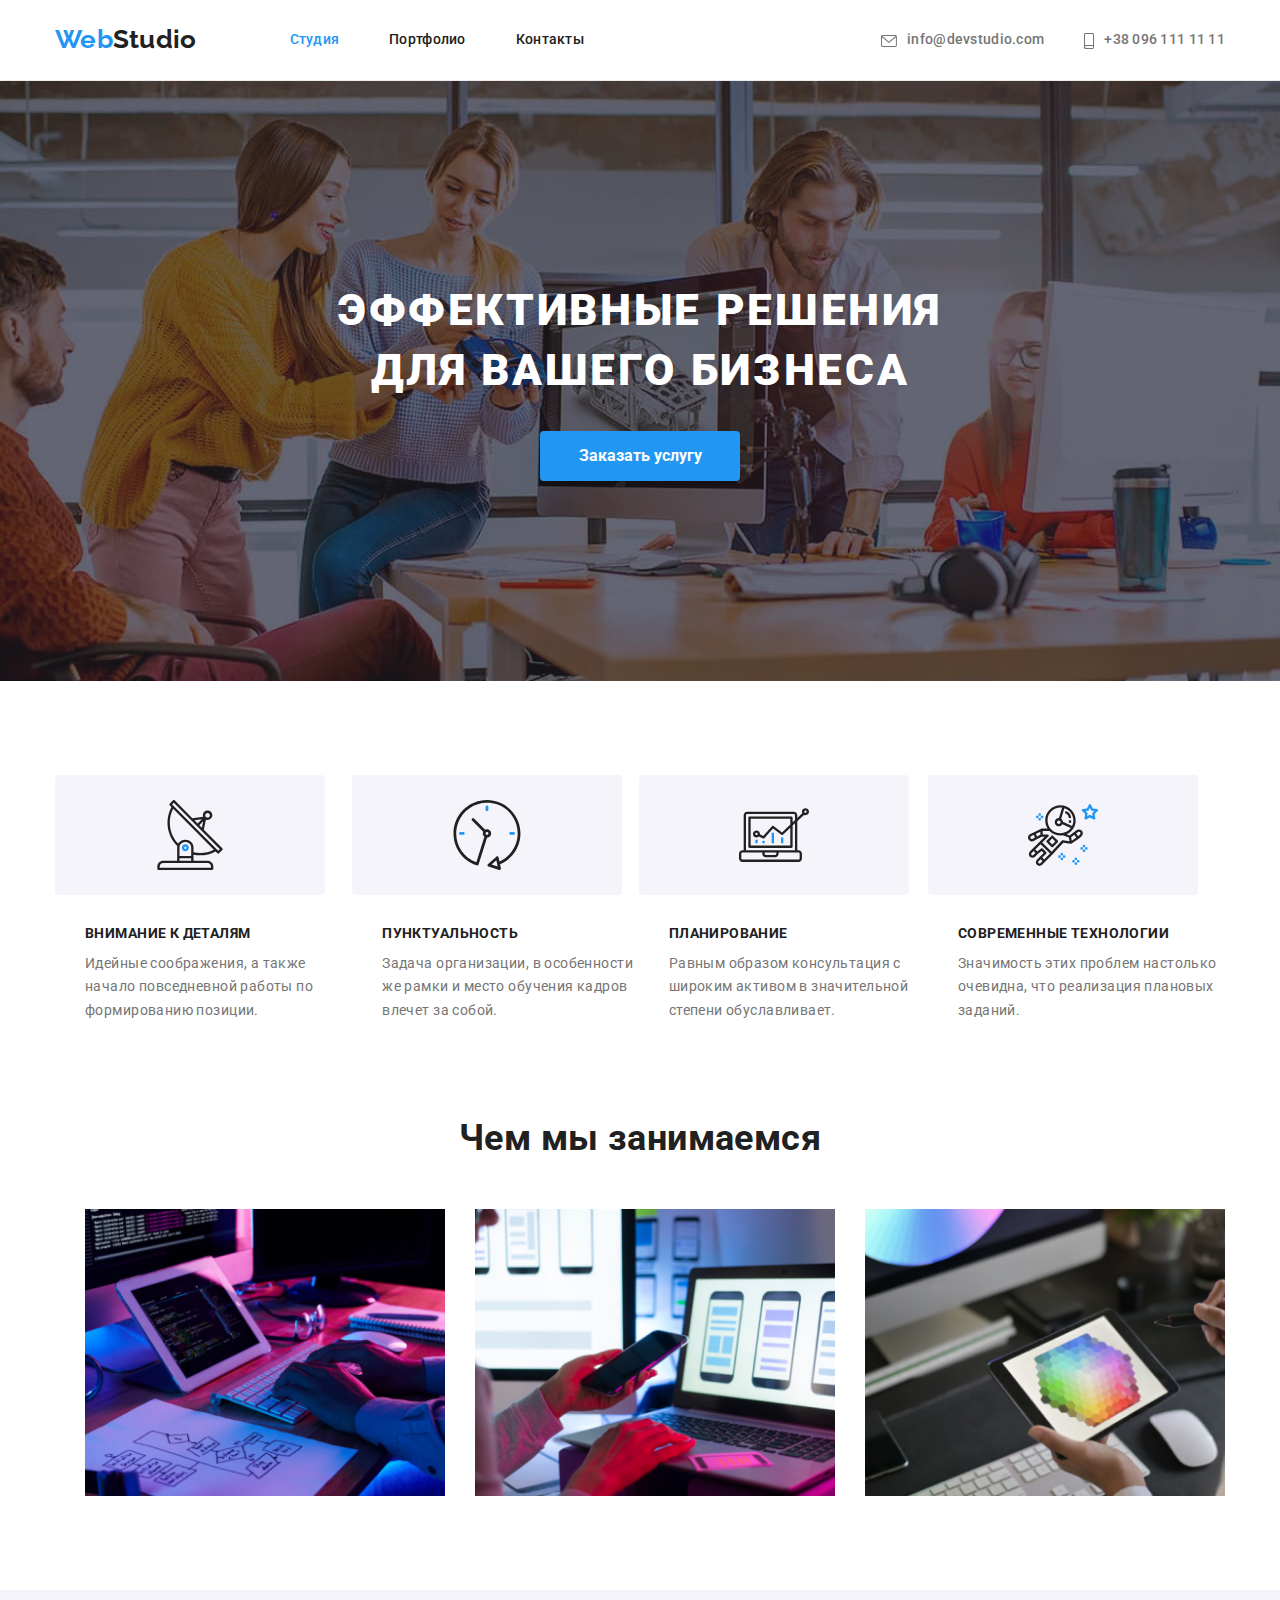
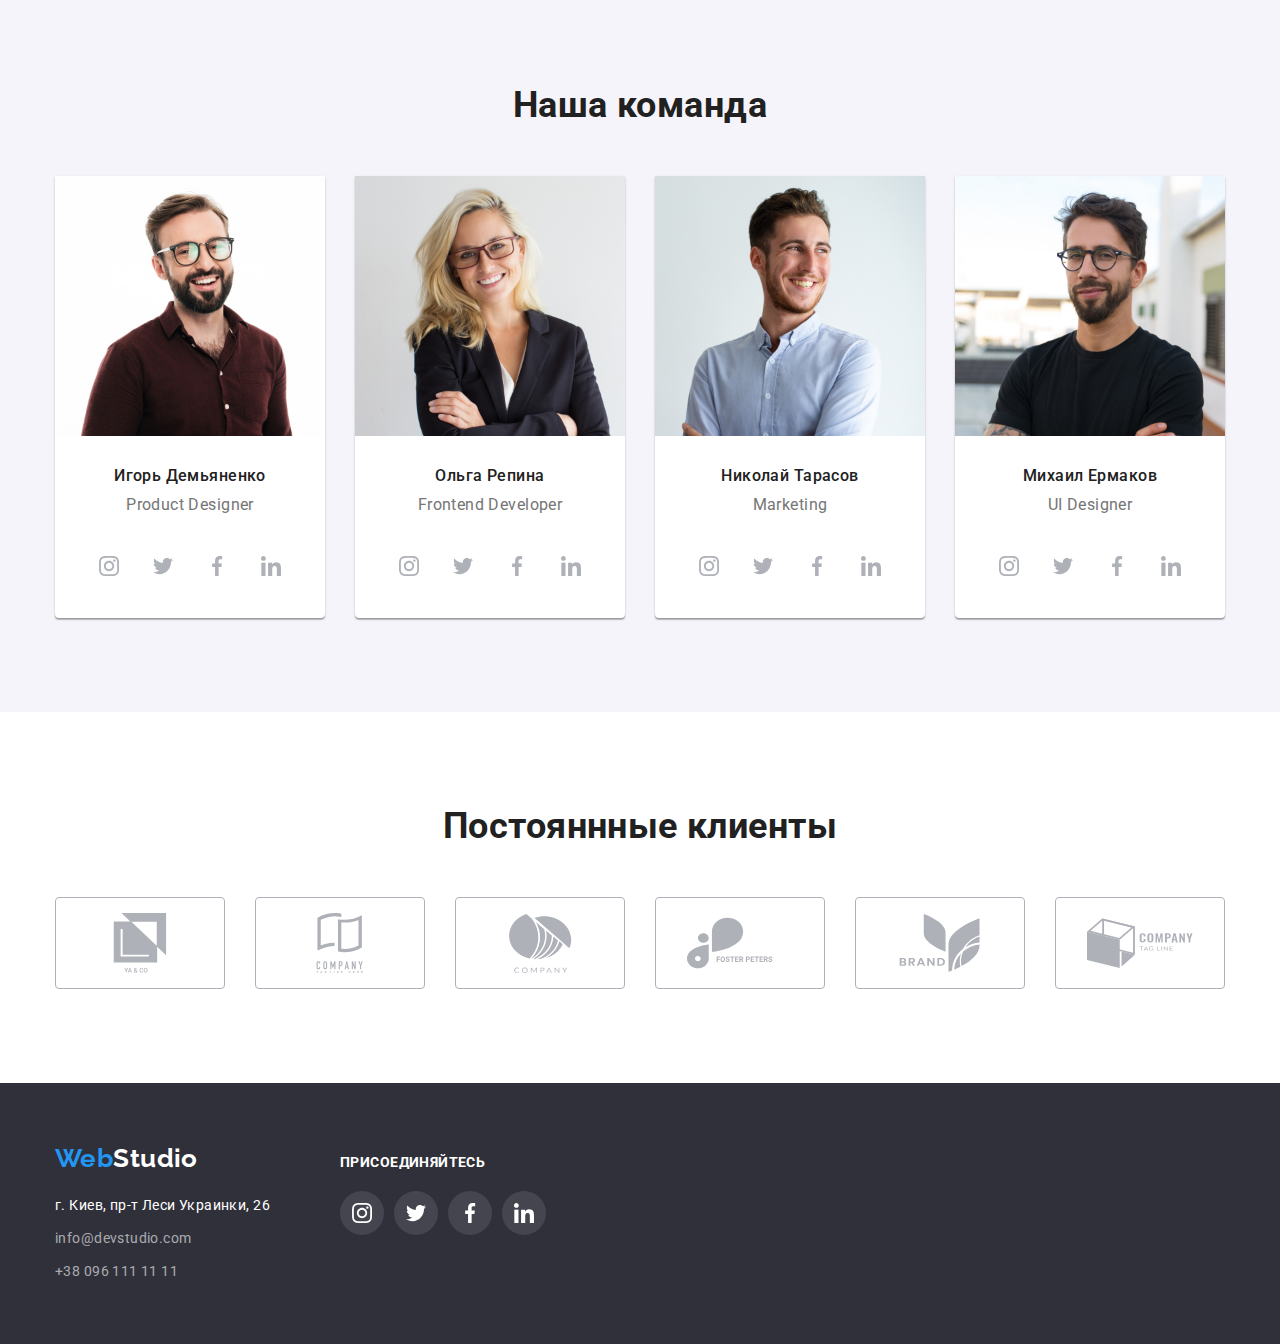
==== commit e8cb4562: "Footer and soc icon done" ====
--- a/index.html
+++ b/index.html
@@ -245,42 +245,42 @@
                    <li class="list-item">
                        <a class="clients-link" href="">
                            <svg class="clients-icon" width="106" height="60">
-                               <use href="./images/icons.svg/symbol-defs.svg#icon-Union" width="41" height="46.7"></use>
+                               <use href="./images/icons.svg/symbol-defs.svg#icon-Union"></use>
                            </svg>
                        </a>
                    </li>
                    <li class="list-item">
                        <a class="clients-link" href="">
                            <svg class="clients-icon" width="106" height="60">
-                               <use href="./images/icons.svg/symbol-defs.svg#icon-Union-1" width="40" height="52"></use>
+                               <use href="./images/icons.svg/symbol-defs.svg#icon-Union-1"></use>
                            </svg>
                        </a>
                    </li>
                     <li class="list-item">
                         <a class="clients-link" href="">
                             <svg class="clients-icon" width="106" height="60">
-                                <use href="./images/icons.svg/symbol-defs.svg#icon-group" width="43.46" height="41.18"></use>
+                                <use href="./images/icons.svg/symbol-defs.svg#icon-group"></use>
                             </svg>
                         </a>
                     </li>
                     <li class="list-item">
                         <a class="clients-link" href="">
                             <svg class="clients-icon" width="106" height="60">
-                                <use href="./images/icons.svg/symbol-defs.svg#icon-group-1" width="84.44" height="40.62"></use>
+                                <use href="./images/icons.svg/symbol-defs.svg#icon-group-1"></use>
                             </svg>
                         </a>
                     </li>
                     <li class="list-item">
                         <a class="clients-link" href="">
                             <svg class="clients-icon" width="106" height="60">
-                                <use href="./images/icons.svg/symbol-defs.svg#icon-group-2" width="62.54" height="45.43"></use>
+                                <use href="./images/icons.svg/symbol-defs.svg#icon-group-2"></use>
                             </svg>
                         </a>
                     </li>
                 <li class="list-item">
                     <a class="clients-link" href="">
                         <svg class="clients-icon" width="106" height="60">
-                            <use href="./images/icons.svg/symbol-defs.svg#icon-group-3" width="93.79" height="43.93"></use>
+                            <use href="./images/icons.svg/symbol-defs.svg#icon-group-3"></use>
                         </svg>
                     </a>
                 </li>
@@ -305,31 +305,31 @@
             </div>
         <div class="foot-join">
             <p class="title-join">Присоединяйтесь</p>
-            <ul class="soc-list">
-                <li class="soc-item">
-                    <a class="soc-link" href="">
-                        <svg class="comand-soc-icon" width="20" height="20">
+            <ul class="foot-soc-list">
+                <li class="foot-soc-item">
+                    <a class="foot-soc-link" href="">
+                        <svg class="foot-soc-icon" width="20" height="20">
                             <use href="./images/icons.svg/symbol-defs.svg#icon-instagram"></use>
                         </svg>
                     </a>
                 </li>
-                <li class="soc-item">
-                    <a class="soc-link" href="">
-                        <svg class="comand-soc-icon" width="20" height="20">
+                <li class="foot-soc-item">
+                    <a class="foot-soc-link" href="">
+                        <svg class="foot-soc-icon" width="20" height="20">
                             <use href="./images/icons.svg/symbol-defs.svg#icon-twitter"></use>
                         </svg>
                     </a>
                 </li>
-                <li class="soc-item">
-                    <a class="soc-link" href="">
-                        <svg class="comand-soc-icon" width="20" height="20">
+                <li class="foot-soc-item">
+                    <a class="foot-soc-link" href="">
+                        <svg class="foot-soc-icon" width="20" height="20">
                             <use href="./images/icons.svg/symbol-defs.svg#icon-facebook"></use>
                         </svg>
                     </a>
                 </li>
-                <li class="soc-item">
-                    <a class="soc-link" href="">
-                        <svg class="comand-soc-icon" width="20" height="20">
+                <li class="foot-soc-item">
+                    <a class="foot-soc-link" href="">
+                        <svg class="foot-soc-icon" width="20" height="20">
                             <use href="./images/icons.svg/symbol-defs.svg#icon-linkedin"></use>
                         </svg>
                     </a>
--- a/CSS/styles.css
+++ b/CSS/styles.css
@@ -276,9 +276,7 @@
 
 /* ------------------------------About------------------------------ */
 
-.about-title {
-    
-}
+
 .visually-hidden {
     position: absolute;
     width: 1px;
@@ -401,28 +399,32 @@
 }
 
 .comand-soc-link {
+
     width: 100%;
     height: 100%;
     border-radius: 50%;
-    background-color: #AFB1B8;
     display:flex;
     align-items: center;
     justify-content: center;
-    
+    color: #AFB1B8;
+    background-color: #FFFFFF
     
 }
 
 .comand-soc-link:hover, .comand-soc-link:focus {
     background-color: #2196F3;
-    fill: #AFB1B8;
+    
 }
 .comand-soc-link:hover .comand-soc-icon,
 .comand-soc-link:focus .comand-soc-icon {
-    /* fill:#AFB1B8; */
-}
-
+    fill:#FFFFFF
+}
+
+/* .comand-soc-icon:hover, .comand-soc-icon:focus {
+    fill: #FFFFFF;
+} */
 .comand-soc-icon {
-    fill: #FFFFFF;
+    fill: #AFB1B8;
 }
 
 
@@ -621,11 +623,13 @@
 }
 
 /* ------------------------------Foot-join------------------------------ */
-
+.footer> .container {
+    display: flex;
+    align-items: baseline;
+}
 .foot-join {
     margin-right: auto;
-    display: flex;
-    justify-content: center;
+  
 }
 
 .title-join {
@@ -637,19 +641,23 @@
     color: #FFFFFF;
 }
 
-.soc-list {
+.foot-soc-list{
     display:inline-flex;
     margin-bottom: 30px;
     
 }
 
-.soc-item {
+.foot-soc-item {
     width: 44px;
     height: 44px;
     margin-right: 10px;
-}
-
-.soc-link {
+   
+}
+.foot-soc-icon {
+    fill: #FFFFFF;
+}
+
+.foot-soc-link {
     width: 100%;
     height: 100%;
     border-radius: 50%;
@@ -657,5 +665,9 @@
     align-items: center;
     justify-content: center;
     background: rgba(255, 255, 255, 0.1);
-    fill: #FFFFFF;
+    color: #FFFFFF;
+}
+.foot-soc-link:hover,
+.foot-soc-link:focus {
+    background-color: #2196F3;
 }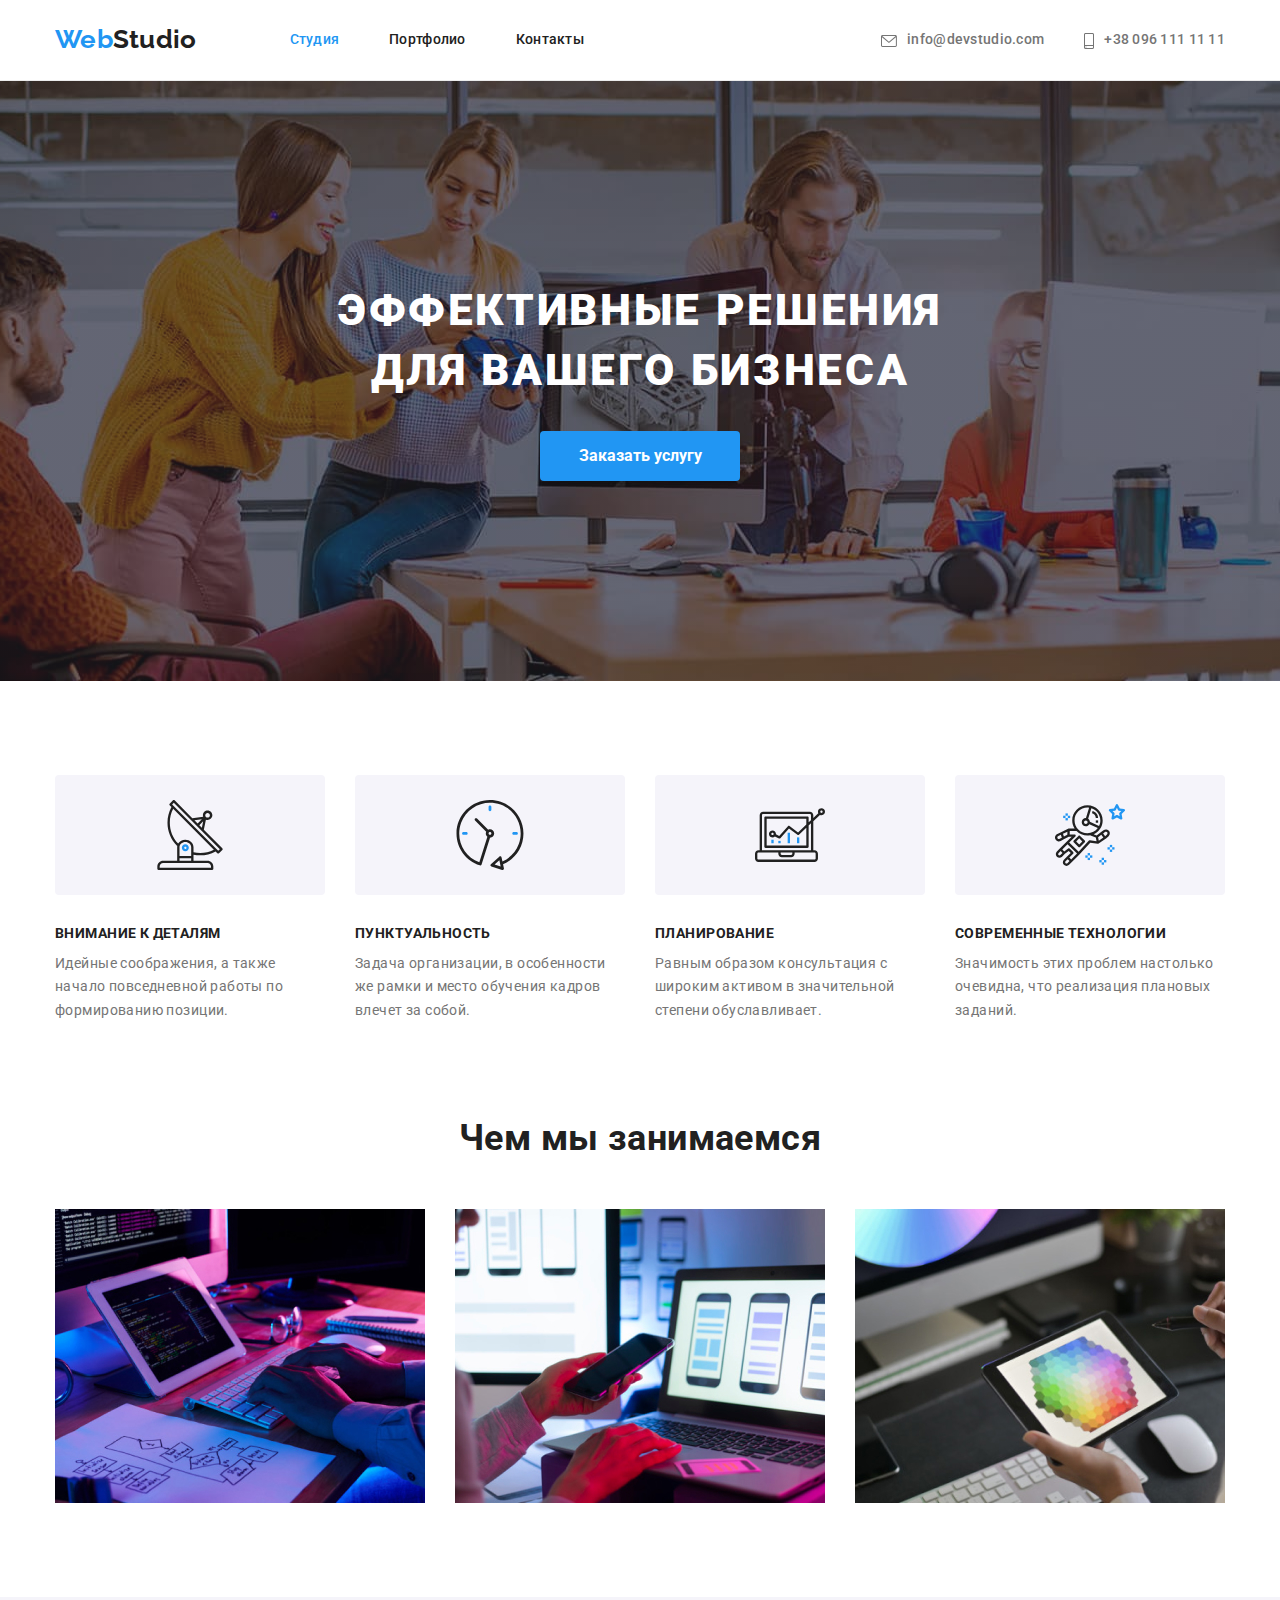
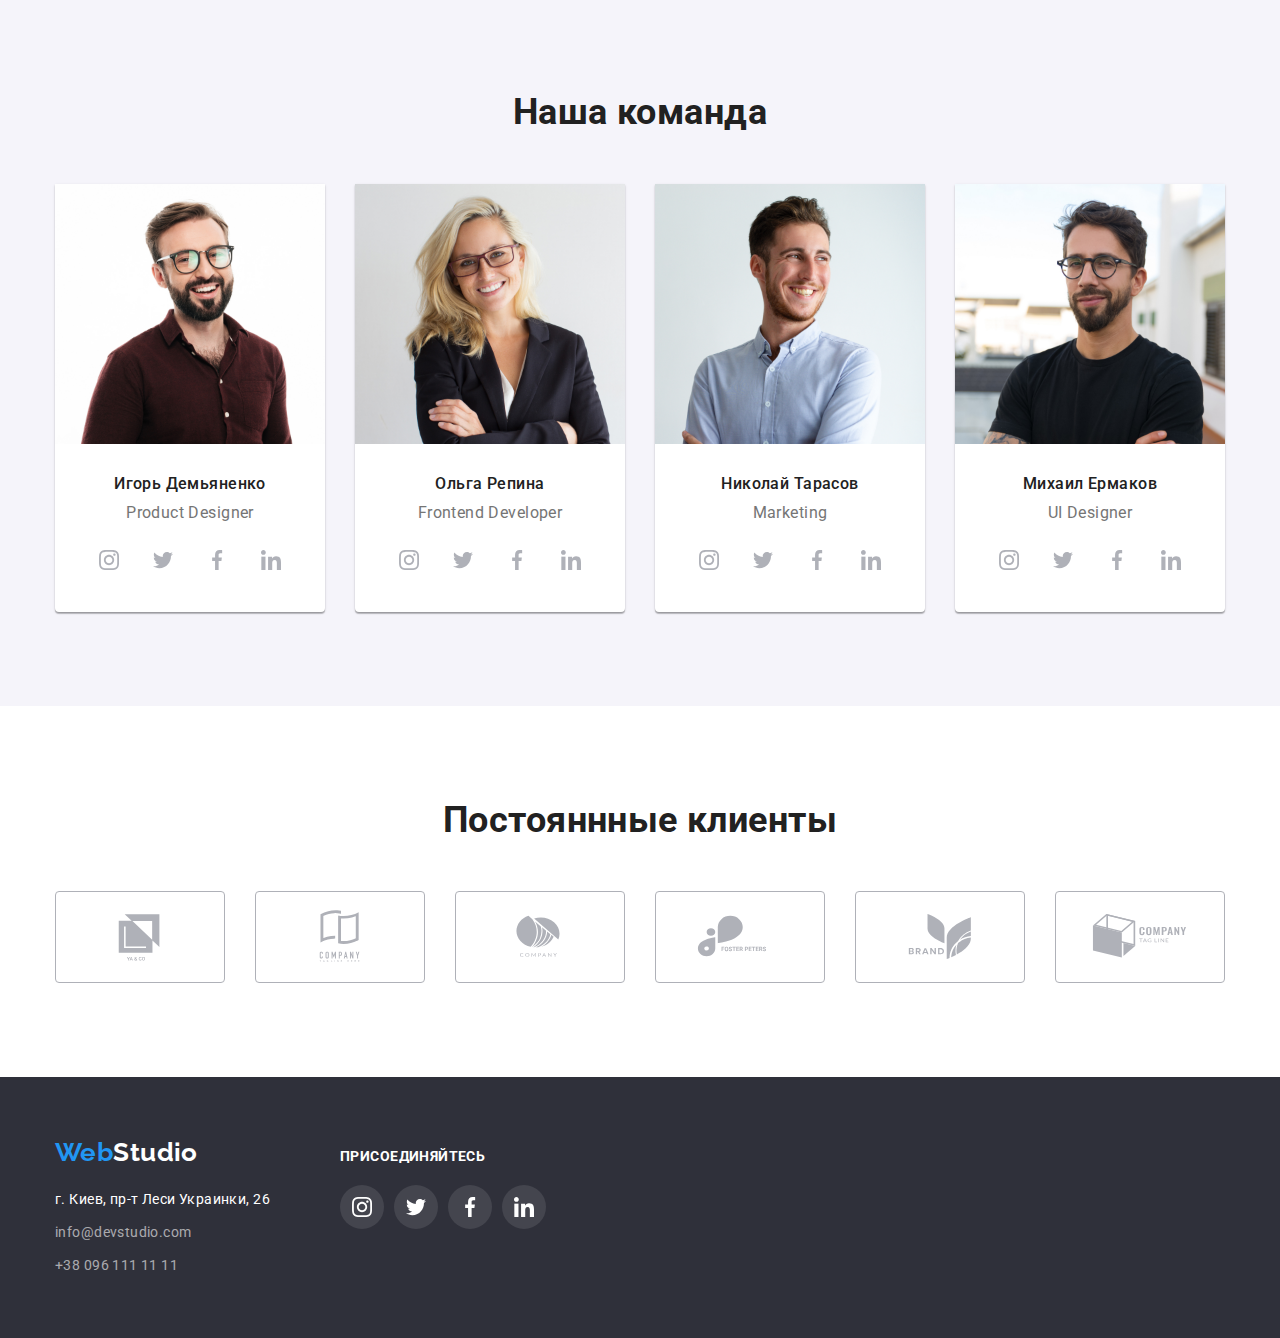
==== commit b8ab81fd: "Правки" ====
--- a/index.html
+++ b/index.html
@@ -59,14 +59,14 @@
             <h2 class="about-title visually-hidden">Нашы преимущества</h2>
             <ul class="abaut-list">
                 
-                <li class="about-item">
+                <li class="about-item" width="270">
                     <div class="icons">
                         <svg class="about-icon">
                             <use href="./images/icons.svg/symbol-defs.svg#icon-antenna"></use>
                         </svg>
                     </div>
                     <h3 class="about-title-next">Внимание к деталям</h3>
-                    <p class="about-text">Идейные соображения, а также начало повседневной работы по формированию позиции.</p>
+                    <p class="about-text">Идейные соображения, а также</br> начало повседневной работы по </br> формированию позиции.</p>
                 </li>
                 
                 <li class="about-item">
@@ -76,7 +76,7 @@
                         </svg>
                     </div>
                     <h3 class="about-title-next">Пунктуальность</h3>
-                    <p class="about-text">Задача организации, в особенности же рамки и место обучения кадров влечет за собой.</p>
+                    <p class="about-text">Задача организации, в особенности</br> же рамки и место обучения кадров</br> влечет за собой.</p>
                 </li>
         
                 <li class="about-item">
@@ -86,7 +86,7 @@
                         </svg>
                     </div>
                     <h3 class="about-title-next">Планирование</h3>
-                    <p class="about-text">Равным образом консультация с широким активом в значительной степени обуславливает.</p>
+                    <p class="about-text">Равным образом консультация с</br> широким активом в значительной</br>степени обуславливает.</p>
                 </li>
         
                 <li class="about-item">
@@ -245,42 +245,42 @@
                    <li class="list-item">
                        <a class="clients-link" href="">
                            <svg class="clients-icon" width="106" height="60">
-                               <use href="./images/icons.svg/symbol-defs.svg#icon-Union"></use>
+                               <use href="./images/icons.svg/symbol-defs.svg#icon-Logo"></use>
                            </svg>
                        </a>
                    </li>
                    <li class="list-item">
                        <a class="clients-link" href="">
                            <svg class="clients-icon" width="106" height="60">
-                               <use href="./images/icons.svg/symbol-defs.svg#icon-Union-1"></use>
+                               <use href="./images/icons.svg/symbol-defs.svg#icon-Logo-1"></use>
                            </svg>
                        </a>
                    </li>
                     <li class="list-item">
                         <a class="clients-link" href="">
                             <svg class="clients-icon" width="106" height="60">
-                                <use href="./images/icons.svg/symbol-defs.svg#icon-group"></use>
+                                <use href="./images/icons.svg/symbol-defs.svg#icon-Logo-2"></use>
                             </svg>
                         </a>
                     </li>
                     <li class="list-item">
                         <a class="clients-link" href="">
                             <svg class="clients-icon" width="106" height="60">
-                                <use href="./images/icons.svg/symbol-defs.svg#icon-group-1"></use>
+                                <use href="./images/icons.svg/symbol-defs.svg#icon-Logo-3"></use>
                             </svg>
                         </a>
                     </li>
                     <li class="list-item">
                         <a class="clients-link" href="">
                             <svg class="clients-icon" width="106" height="60">
-                                <use href="./images/icons.svg/symbol-defs.svg#icon-group-2"></use>
+                                <use href="./images/icons.svg/symbol-defs.svg#icon-Logo-4"></use>
                             </svg>
                         </a>
                     </li>
                 <li class="list-item">
                     <a class="clients-link" href="">
                         <svg class="clients-icon" width="106" height="60">
-                            <use href="./images/icons.svg/symbol-defs.svg#icon-group-3"></use>
+                            <use href="./images/icons.svg/symbol-defs.svg#icon-Logo-5"></use>
                         </svg>
                     </a>
                 </li>
--- a/CSS/styles.css
+++ b/CSS/styles.css
@@ -184,7 +184,8 @@
 
 /* ------------------------------Hero------------------------------ */
 .hero {
-
+    max-width: 1600px;
+    margin: 0 auto;
     text-align: center;
     padding-top: 200px;
     padding-bottom: 200px;
@@ -196,8 +197,6 @@
     background-repeat: no-repeat;
     background-position: center;
     background-size: cover;
-    
-    
 }
 
 
@@ -272,6 +271,8 @@
 .portfolio-button:focus {
     background: #2196F3;
     color: #FFFFFF;
+    box-shadow: 0px 3px 1px rgba(0, 0, 0, 0.1), 0px 1px 2px rgba(0, 0, 0, 0.08), 0px 2px 2px rgba(0, 0, 0, 0.12);
+    border-radius: 4px;
 }
 
 /* ------------------------------About------------------------------ */
@@ -290,16 +291,19 @@
     overflow: hidden;
 }
 .abaut-list {
+    
     margin: 0;
     display: flex;
     list-style: none;
 }
-
+.icons:not(:last-child) {
+    margin-right: 30px;
+}
 .icons {
     margin-bottom: 30px;
     width: 270px;
     height: 120px;
-    padding: 25px 100px;
+    
     justify-content: center;
     display:inline-flex;
     align-items: center;
@@ -313,7 +317,7 @@
 .about-title-next {
     display: inline-block;
     margin-bottom: 10px;
-    margin-left: 30px;
+    
     
     font-weight: 700;
     font-size: 14px;
@@ -324,7 +328,7 @@
 
 .about-text {
     display: inline-block;
-    margin-left: 30px;
+    
     margin: bottom 10px;
    
     font-size: 14px;
@@ -375,7 +379,7 @@
 }
  
 .comand-text {
-    margin-bottom: 30px;
+    margin-bottom: 16px;
     
     font-size: 16px;
     line-height: 1.19;
@@ -384,6 +388,7 @@
 }
 
 .comand-soc-list {
+    margin-bottom: 30px;
     display: flex;
     justify-content: center;
 }
@@ -392,7 +397,7 @@
     width: 44px;
     height: 44px;
     margin-right: 10px;
-    margin-bottom: 30px;
+    
 }
 .comand-soc-item:last-child {
     margin-right: 0;
@@ -457,10 +462,18 @@
     height: 92px;
     border-radius: 4px;
     border: 1px solid var(--clients-primary-color);
-}
-
-.clients-link:hover, .clients-icon:focus,
-.clients-icon:hover, .clients-icon:focus {
+    color: #AFB1B8;
+    background-color:#FFFFFF
+
+}
+
+
+.clients-link:hover, .clients-link:focus {
+    background-color: #FFFFFF
+    
+}
+.clients-link:hover, .clients-icon:hover,
+.clients-link:focus, .clients-icon:focus {
     fill: #2196F3;
     border-color: #2196F3;
 }
@@ -477,6 +490,9 @@
     flex-basis: calc(100% / 3 - 30px);
     margin-left: 30px;
     margin-top: 30px;
+    background: #FFFFFF;
+    border: 1px solid #EEEEEE;
+    
 }
 
 .work-list {
@@ -509,15 +525,17 @@
 }
 
 .work-text {
-    
-
     font-size: 16px;
     line-height: 1.87;
     color: var(--secondary-text-color)
 }
 
 .work-link {
-    text-decoration: none;
+    display: block;
+    text-decoration: none;
+}
+.work-link:hover, .work-link:focus {
+    box-shadow: 0px 1px 1px rgba(0, 0, 0, 0.12), 0px 4px 4px rgba(0, 0, 0, 0.06), 1px 4px 6px rgba(0, 0, 0, 0.16);
 }
 
 
@@ -538,6 +556,7 @@
 }
 
 .future-list {
+    margin-left: -30px;
     display: flex;
     justify-content: space-between;
     
